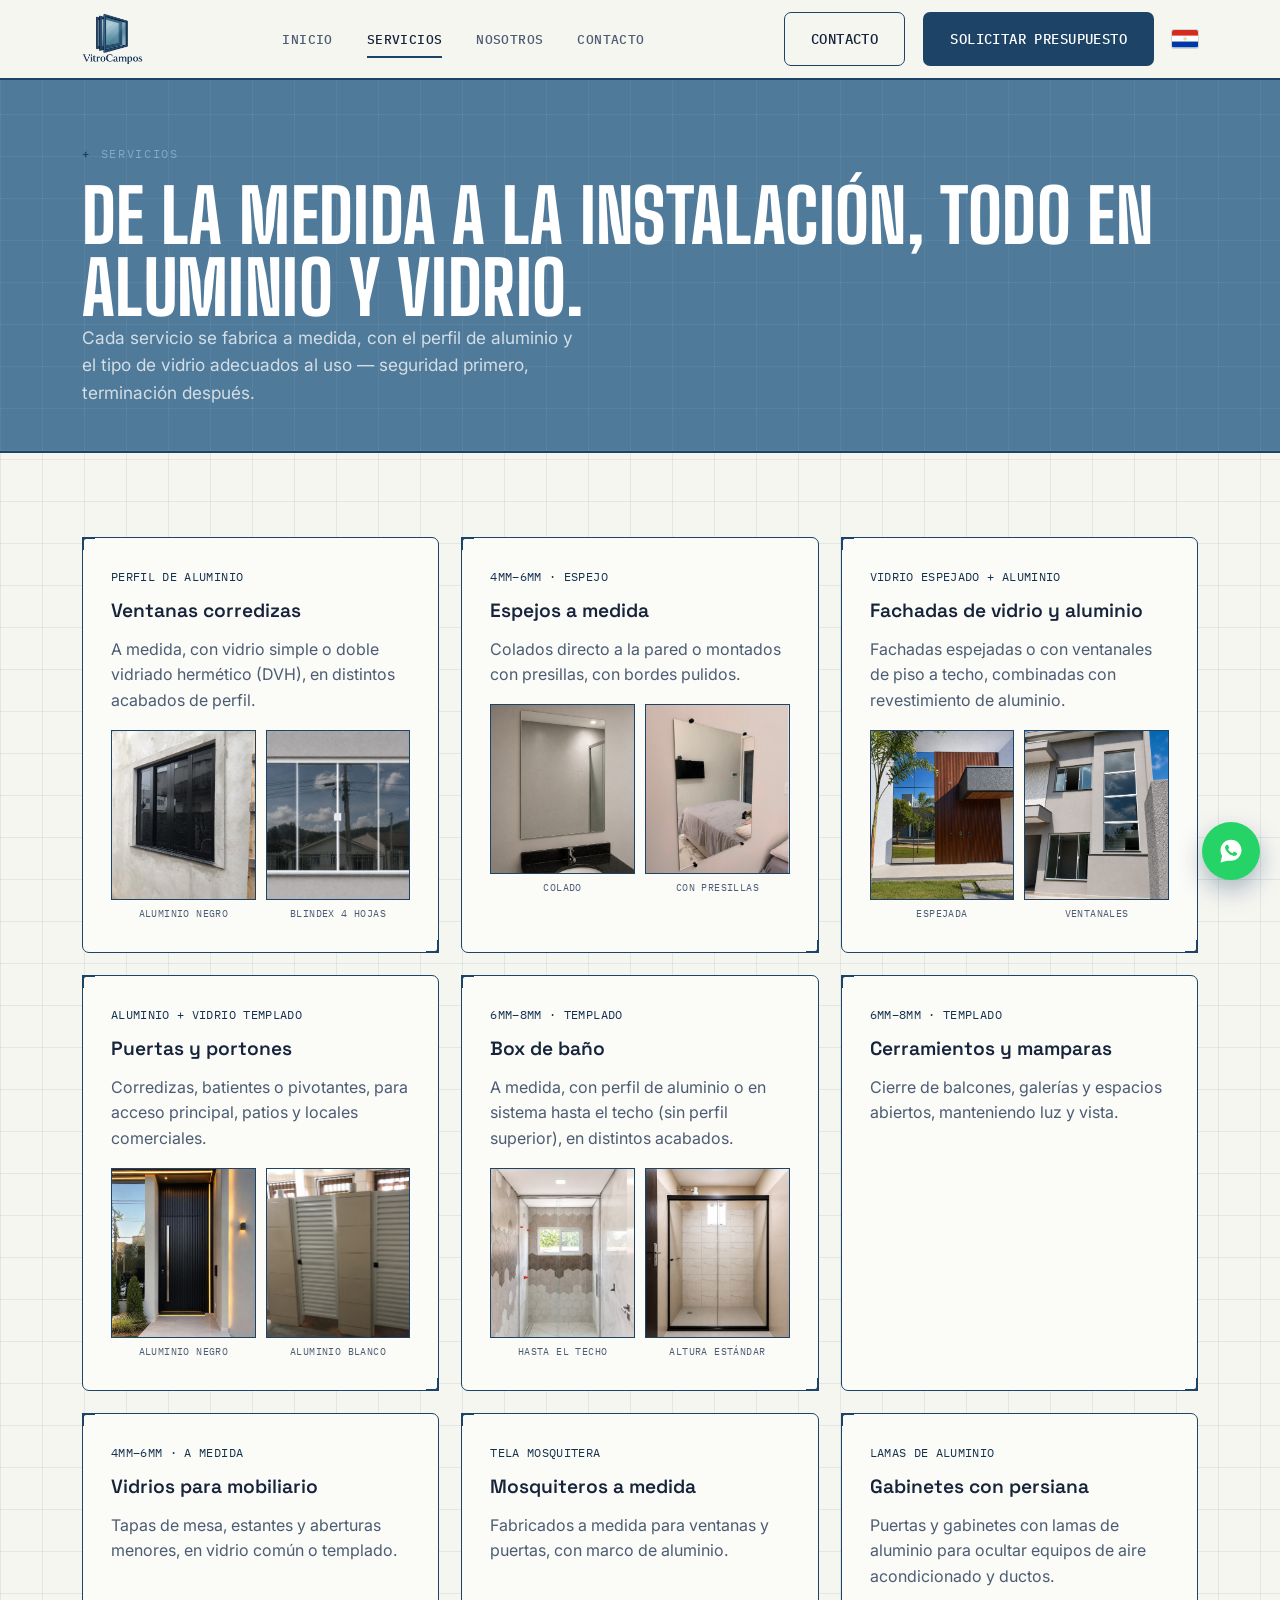
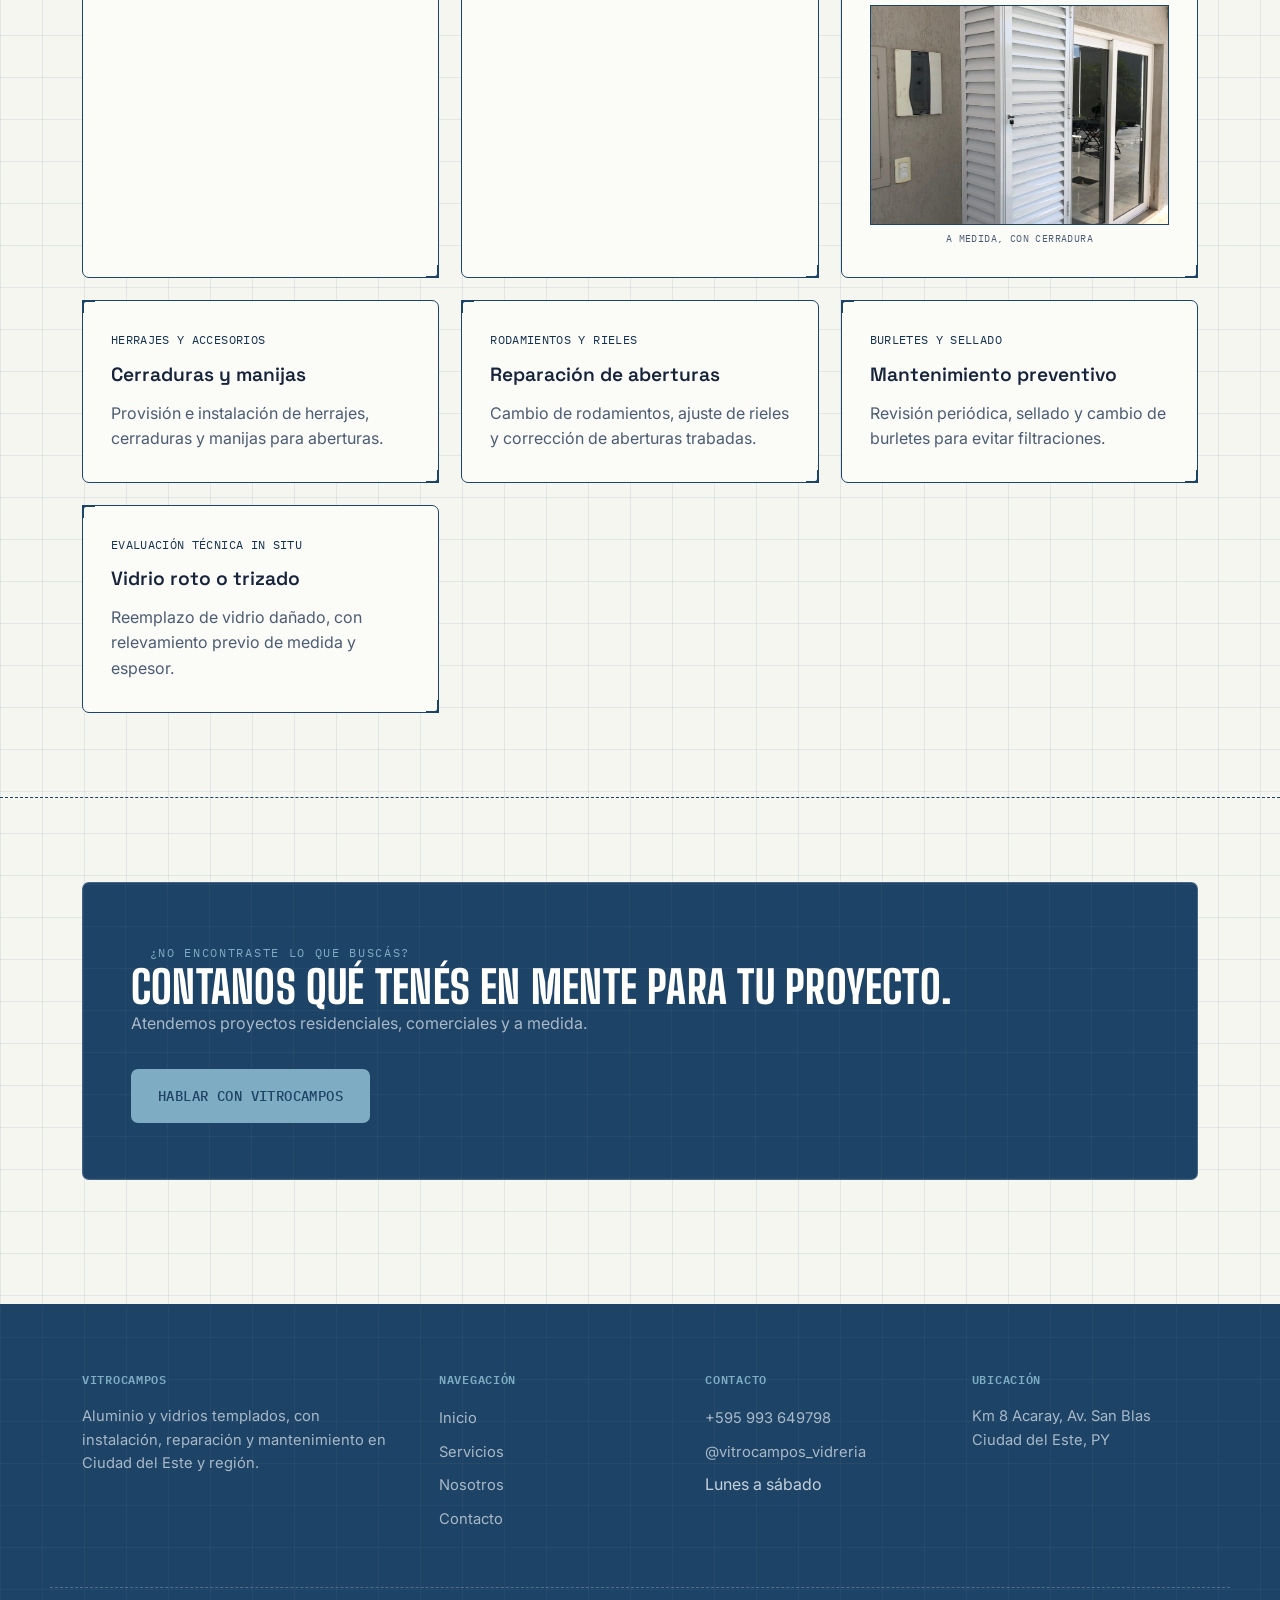
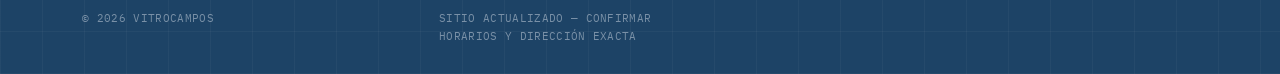
==== servicos.html @ 39df7da0 "primeiro commit do site" ====
<!DOCTYPE html>
<html lang="es-PY">
<head>
<meta charset="UTF-8">
<meta name="viewport" content="width=device-width, initial-scale=1.0">
<title>Servicios — VitroCampos</title>
<meta name="description" content="Ventanas, puertas, cerramientos, vidrios a medida, mosquiteros, reparación y mantenimiento. Conocé los servicios de VitroCampos.">
<link rel="icon" type="image/png" sizes="32x32" href="img/favicon-32.png">
<link rel="icon" type="image/png" sizes="16x16" href="img/favicon-16.png">
<link rel="apple-touch-icon" sizes="180x180" href="img/apple-touch-icon.png">
<link rel="icon" href="img/favicon.ico">
<link rel="stylesheet" href="style.css">
</head>
<body>

<header class="site-header">
  <div class="wrap">
    <a href="index.html" class="logo"><img src="img/logo-header.png" alt="VitroCampos" class="logo-img"></a>
    <nav class="main-nav">
      <a href="index.html">Inicio</a>
      <a href="servicos.html" class="active">Servicios</a>
      <a href="sobre.html">Nosotros</a>
      <a href="contato.html">Contacto</a>
    </nav>
    <div class="nav-cta">
      <a href="contato.html" class="btn btn-ghost">Contacto</a>
      <a href="https://wa.me/595993649798" class="btn btn-copper" target="_blank" rel="noopener">Solicitar presupuesto</a>
      <span class="flag-icon" title="Paraguay" aria-label="Paraguay">
        <svg viewBox="0 0 900 600" xmlns="http://www.w3.org/2000/svg" role="img">
          <rect width="900" height="200" fill="#D52B1E"/>
          <rect y="200" width="900" height="200" fill="#FFFFFF"/>
          <rect y="400" width="900" height="200" fill="#0038A8"/>
          <circle cx="450" cy="300" r="60" fill="#FFFFFF" stroke="#0038A8" stroke-width="4"/>
          <circle cx="450" cy="300" r="34" fill="#FCD116"/>
        </svg>
      </span>
    </div>
    <button class="nav-toggle" aria-label="Abrir menú">
      <span></span><span></span><span></span>
    </button>
  </div>
  <div class="mobile-nav">
    <a href="index.html">Inicio</a>
    <a href="servicos.html">Servicios</a>
    <a href="sobre.html">Nosotros</a>
    <a href="contato.html">Contacto</a>
    <a href="https://wa.me/595993649798" target="_blank" rel="noopener">Solicitar presupuesto →</a>
  </div>
</header>

<main>

  <section class="page-hero">
    <div class="wrap">
      <span class="eyebrow">Servicios</span>
      <h1>De la medida a la instalación, todo en aluminio y vidrio.</h1>
      <p class="lead">Cada servicio se fabrica a medida, con el perfil de aluminio y el tipo de vidrio adecuados al uso — seguridad primero, terminación después.</p>
    </div>
  </section>

  <section>
    <div class="wrap grid-3">

      <div class="glass-card service-card reveal">
        <span class="spec">perfil de aluminio</span>
        <h3>Ventanas corredizas</h3>
        <p>A medida, con vidrio simple o doble vidriado hermético (DVH), en distintos acabados de perfil.</p>
        <div class="service-photos">
          <figure>
            <img src="img/ventana-aluminio-negro.jpg" alt="Ventana corrediza de 4 hojas, perfil de aluminio negro" loading="lazy">
            <figcaption>Aluminio negro</figcaption>
          </figure>
          <figure>
            <img src="img/ventana-blindex.jpg" alt="Ventana corrediza de 4 hojas, blindex con perfil blanco" loading="lazy">
            <figcaption>Blindex 4 hojas</figcaption>
          </figure>
        </div>
      </div>

      <div class="glass-card service-card reveal">
        <span class="spec">4mm–6mm · espejo</span>
        <h3>Espejos a medida</h3>
        <p>Colados directo a la pared o montados con presillas, con bordes pulidos.</p>
        <div class="service-photos">
          <figure>
            <img src="img/espejo-colado.jpg" alt="Espejo colado sobre la pared del baño" loading="lazy">
            <figcaption>Colado</figcaption>
          </figure>
          <figure>
            <img src="img/espejo-presillas.jpg" alt="Espejo montado con presillas en dormitorio" loading="lazy">
            <figcaption>Con presillas</figcaption>
          </figure>
        </div>
      </div>

      <div class="glass-card service-card reveal">
        <span class="spec">vidrio espejado + aluminio</span>
        <h3>Fachadas de vidrio y aluminio</h3>
        <p>Fachadas espejadas o con ventanales de piso a techo, combinadas con revestimiento de aluminio.</p>
        <div class="service-photos">
          <figure>
            <img src="img/fachada-espejada.jpg" alt="Fachada espejada combinada con ripado de aluminio" loading="lazy">
            <figcaption>Espejada</figcaption>
          </figure>
          <figure>
            <img src="img/fachada-ventanas.jpg" alt="Fachada con ventanales de aluminio" loading="lazy">
            <figcaption>Ventanales</figcaption>
          </figure>
        </div>
      </div>

      <div class="glass-card service-card reveal">
        <span class="spec">aluminio + vidrio templado</span>
        <h3>Puertas y portones</h3>
        <p>Corredizas, batientes o pivotantes, para acceso principal, patios y locales comerciales.</p>
        <div class="service-photos">
          <figure>
            <img src="img/puerta-aluminio-negro.jpg" alt="Puerta pivotante de aluminio negro con listones" loading="lazy">
            <figcaption>Aluminio negro</figcaption>
          </figure>
          <figure>
            <img src="img/puerta-aluminio-blanco.jpg" alt="Puertas de aluminio blanco con lamas" loading="lazy">
            <figcaption>Aluminio blanco</figcaption>
          </figure>
        </div>
      </div>

      <div class="glass-card service-card reveal">
        <span class="spec">6mm–8mm · templado</span>
        <h3>Box de baño</h3>
        <p>A medida, con perfil de aluminio o en sistema hasta el techo (sin perfil superior), en distintos acabados.</p>
        <div class="service-photos">
          <figure>
            <img src="img/box-hasta-el-techo.jpg" alt="Box de vidrio templado hasta el techo, con perfil negro" loading="lazy">
            <figcaption>Hasta el techo</figcaption>
          </figure>
          <figure>
            <img src="img/box-altura-estandar.jpg" alt="Box de vidrio templado altura estándar, con perfil de aluminio" loading="lazy">
            <figcaption>Altura estándar</figcaption>
          </figure>
        </div>
      </div>

      <div class="glass-card service-card reveal">
        <span class="spec">6mm–8mm · templado</span>
        <h3>Cerramientos y mamparas</h3>
        <p>Cierre de balcones, galerías y espacios abiertos, manteniendo luz y vista.</p>
      </div>

      <div class="glass-card service-card reveal">
        <span class="spec">4mm–6mm · a medida</span>
        <h3>Vidrios para mobiliario</h3>
        <p>Tapas de mesa, estantes y aberturas menores, en vidrio común o templado.</p>
      </div>

      <div class="glass-card service-card reveal">
        <span class="spec">tela mosquitera</span>
        <h3>Mosquiteros a medida</h3>
        <p>Fabricados a medida para ventanas y puertas, con marco de aluminio.</p>
      </div>

      <div class="glass-card service-card reveal">
        <span class="spec">lamas de aluminio</span>
        <h3>Gabinetes con persiana</h3>
        <p>Puertas y gabinetes con lamas de aluminio para ocultar equipos de aire acondicionado y ductos.</p>
        <div class="service-photos">
          <figure style="grid-column: 1 / -1;">
            <img src="img/puerta-maquina.jpg" alt="Gabinete con puerta de persiana de aluminio para equipo de aire acondicionado" loading="lazy" style="height: 220px;">
            <figcaption>A medida, con cerradura</figcaption>
          </figure>
        </div>
      </div>

      <div class="glass-card service-card reveal">
        <span class="spec">herrajes y accesorios</span>
        <h3>Cerraduras y manijas</h3>
        <p>Provisión e instalación de herrajes, cerraduras y manijas para aberturas.</p>
      </div>

      <div class="glass-card service-card reveal">
        <span class="spec">rodamientos y rieles</span>
        <h3>Reparación de aberturas</h3>
        <p>Cambio de rodamientos, ajuste de rieles y corrección de aberturas trabadas.</p>
      </div>

      <div class="glass-card service-card reveal">
        <span class="spec">burletes y sellado</span>
        <h3>Mantenimiento preventivo</h3>
        <p>Revisión periódica, sellado y cambio de burletes para evitar filtraciones.</p>
      </div>

      <div class="glass-card service-card reveal">
        <span class="spec">evaluación técnica in situ</span>
        <h3>Vidrio roto o trizado</h3>
        <p>Reemplazo de vidrio dañado, con relevamiento previo de medida y espesor.</p>
      </div>

    </div>
  </section>

  <section class="seam-top">
    <div class="wrap">
      <div class="cta-strip reveal">
        <div>
          <span class="eyebrow">¿No encontraste lo que buscás?</span>
          <h2>Contanos qué tenés en mente para tu proyecto.</h2>
          <p>Atendemos proyectos residenciales, comerciales y a medida.</p>
        </div>
        <a href="contato.html" class="btn btn-copper">Hablar con VitroCampos</a>
      </div>
    </div>
  </section>

</main>

<footer>
  <div class="wrap">
    <div>
      <h4>VitroCampos</h4>
      <p>Aluminio y vidrios templados, con instalación, reparación y mantenimiento en Ciudad del Este y región.</p>
    </div>
    <div>
      <h4>Navegación</h4>
      <ul>
        <li><a href="index.html">Inicio</a></li>
        <li><a href="servicos.html">Servicios</a></li>
        <li><a href="sobre.html">Nosotros</a></li>
        <li><a href="contato.html">Contacto</a></li>
      </ul>
    </div>
    <div>
      <h4>Contacto</h4>
      <ul>
        <li><a href="tel:+595993649798">+595 993 649798</a></li>
        <li><a href="https://instagram.com/vitrocampos_vidreria" target="_blank" rel="noopener">@vitrocampos_vidreria</a></li>
        <li>Lunes a sábado</li>
      </ul>
    </div>
    <div>
      <h4>Ubicación</h4>
      <p>Km 8 Acaray, Av. San Blas<br>Ciudad del Este, PY</p>
    </div>
  </div>
  <div class="wrap footer-bottom">
    <span>© <span id="year"></span> VitroCampos</span>
    <span>sitio actualizado — confirmar horarios y dirección exacta</span>
  </div>
</footer>

<a href="https://wa.me/595993649798" class="whatsapp-float" target="_blank" rel="noopener" aria-label="WhatsApp">
  <svg viewBox="0 0 32 32" fill="#fff" xmlns="http://www.w3.org/2000/svg"><path d="M16.001 3C9.373 3 4 8.373 4 15c0 2.34.687 4.523 1.875 6.36L4 29l7.86-1.826A11.94 11.94 0 0 0 16.001 27C22.628 27 28 21.627 28 15S22.628 3 16.001 3zm6.607 16.94c-.276.777-1.61 1.487-2.222 1.58-.577.087-1.31.124-2.116-.132-.487-.153-1.114-.36-1.918-.706-3.377-1.457-5.583-4.85-5.752-5.076-.169-.226-1.376-1.83-1.376-3.492 0-1.663.874-2.48 1.184-2.82.31-.34.675-.425.9-.425.225 0 .45.002.646.012.207.01.486-.079.76.58.276.66.938 2.278 1.02 2.443.084.164.14.357.028.583-.113.226-.169.366-.336.564-.169.198-.354.443-.507.596-.169.169-.345.353-.148.692.197.34.876 1.446 1.882 2.342 1.293 1.153 2.384 1.51 2.724 1.679.34.169.539.141.738-.085.197-.226.845-.986 1.07-1.325.226-.34.451-.283.76-.17.31.113 1.972.93 2.31 1.1.34.169.564.254.648.395.084.14.084.813-.192 1.59z"/></svg>
</a>

<script src="script.js"></script>
</body>
</html>
---- style.css ----
/* ============================================================
   VITROCAMPOS — identidade "prancheta técnica"
   Conceito: desenho técnico de corte de alumínio/vidro —
   linhas de cota, marcas de registro, papel milimetrado,
   linha de corte tracejada, carimbo de prancha.
   Paleta: azul-prancheta, papel, tinta, laranja de segurança.
   Tipografia: Big Shoulders Display (títulos, estampado/industrial)
               + Space Grotesk (subtítulos) + Inter (corpo)
               + IBM Plex Mono (cotas, specs, carimbo)
   ============================================================ */

@import url('https://fonts.googleapis.com/css2?family=Big+Shoulders+Display:wght@700;800;900&family=Space+Grotesk:wght@500;600;700&family=Inter:wght@400;500;600&family=IBM+Plex+Mono:wght@400;500&display=swap');

:root {
  --blue-light: #7EACC3;
  --blue: #4F7A9A;
  --blue-deep: #1D4366;
  --paper: #F6F6F1;
  --paper-card: #FBFBF8;
  --paper-grid: rgba(29, 67, 102, 0.09);
  --ink: #16233A;
  --ink-soft: #4C5C72;
  --line: var(--blue-deep);
  --accent: var(--blue-deep);
  --accent-deep: #14314D;
  --accent-light: var(--blue-light);
  --white: #FFFFFF;

  --display: 'Big Shoulders Display', sans-serif;
  --sub: 'Space Grotesk', sans-serif;
  --body: 'Inter', sans-serif;
  --mono: 'IBM Plex Mono', monospace;

  --seam: 1px dashed var(--line);
  --radius: 7px;
  --radius-sm: 3px;
}

* { box-sizing: border-box; margin: 0; padding: 0; }

html { scroll-behavior: smooth; }

body {
  background-color: var(--paper);
  background-image:
    repeating-linear-gradient(0deg, var(--paper-grid) 0 1px, transparent 1px 42px),
    repeating-linear-gradient(90deg, var(--paper-grid) 0 1px, transparent 1px 42px);
  color: var(--ink);
  font-family: var(--body);
  font-size: 16px;
  line-height: 1.6;
  -webkit-font-smoothing: antialiased;
  overflow-x: hidden;
}

img { max-width: 100%; display: block; }
a { color: inherit; text-decoration: none; }
ul { list-style: none; }

.wrap {
  max-width: 1180px;
  margin: 0 auto;
  padding: 0 32px;
}

.eyebrow {
  font-family: var(--mono);
  font-size: 12px;
  letter-spacing: 0.14em;
  text-transform: uppercase;
  color: var(--accent-deep);
  display: inline-flex;
  align-items: center;
  gap: 10px;
}
.eyebrow::before {
  content: "+";
  font-weight: 700;
  color: var(--accent);
}

h1, h2 {
  font-family: var(--display);
  color: var(--ink);
  font-weight: 800;
  text-transform: uppercase;
  letter-spacing: 0.005em;
}
h3, h4 {
  font-family: var(--sub);
  color: var(--ink);
  font-weight: 600;
}

h1 { font-size: clamp(2.6rem, 6vw, 4.6rem); line-height: 0.98; }
h2 { font-size: clamp(1.9rem, 3.6vw, 2.8rem); line-height: 1.05; }
h3 { font-size: 1.2rem; }

p { color: var(--ink-soft); }

.lead {
  font-size: 1.08rem;
  max-width: 46ch;
  color: var(--ink-soft);
}

/* ---------- Botões ---------- */
.btn {
  display: inline-flex;
  align-items: center;
  gap: 8px;
  font-family: var(--mono);
  font-weight: 500;
  font-size: 0.86rem;
  letter-spacing: 0.03em;
  text-transform: uppercase;
  padding: 15px 26px;
  border-radius: var(--radius);
  border: 1px solid transparent;
  cursor: pointer;
  transition: transform 0.15s ease, box-shadow 0.15s ease, background 0.15s ease;
}
.btn-primary {
  background: var(--ink);
  color: var(--paper);
}
.btn-primary:hover { transform: translateY(-2px); box-shadow: 0 10px 0 0 var(--accent); }
.btn-ghost {
  background: transparent;
  border-color: var(--line);
  color: var(--ink);
}
.btn-ghost:hover { background: rgba(27,62,111,0.06); }
.hero .btn-ghost, .cta-strip .btn-ghost {
  border-color: rgba(255,255,255,0.5);
  color: #fff;
}
.hero .btn-ghost:hover, .cta-strip .btn-ghost:hover { background: rgba(255,255,255,0.1); }
.btn-copper {
  background: var(--accent);
  color: #fff;
}
.btn-copper:hover { transform: translateY(-2px); box-shadow: 0 10px 0 0 var(--blue); }
.hero .btn-copper, .cta-strip .btn-copper, footer .btn-copper {
  background: var(--blue-light);
  color: var(--blue-deep);
}
.hero .btn-copper:hover, .cta-strip .btn-copper:hover, footer .btn-copper:hover {
  box-shadow: 0 10px 0 0 #fff;
}

/* ---------- Header / navegação ---------- */
.site-header {
  position: sticky;
  top: 0;
  z-index: 100;
  background: var(--paper);
  border-bottom: 2px solid var(--line);
}
.site-header .wrap {
  display: flex;
  align-items: center;
  justify-content: space-between;
  height: 78px;
}
.logo {
  font-family: var(--sub);
  font-weight: 700;
  font-size: 1.2rem;
  letter-spacing: -0.01em;
  display: flex;
  align-items: center;
  gap: 10px;
}
.logo-img {
  height: 52px;
  width: auto;
  display: block;
}

nav.main-nav {
  display: flex;
  align-items: center;
  gap: 34px;
}
nav.main-nav a {
  font-family: var(--mono);
  font-size: 0.82rem;
  letter-spacing: 0.03em;
  text-transform: uppercase;
  font-weight: 500;
  color: var(--ink-soft);
  position: relative;
  padding: 6px 0;
  transition: color 0.15s ease;
}
nav.main-nav a:hover { color: var(--ink); }
nav.main-nav a.active { color: var(--ink); }
nav.main-nav a.active::after {
  content: "";
  position: absolute;
  left: 0; right: 0; bottom: -2px;
  height: 2px;
  background: var(--accent);
}
.nav-cta { display: flex; align-items: center; gap: 18px; }
.flag-icon {
  display: flex;
  align-items: center;
  justify-content: center;
  flex-shrink: 0;
}
.flag-icon svg {
  width: 26px;
  height: auto;
  border-radius: 2px;
  box-shadow: 0 0 0 1px var(--panel-border, rgba(20,32,43,0.15));
}
.nav-toggle {
  display: none;
  flex-direction: column;
  gap: 5px;
  background: none;
  border: none;
  cursor: pointer;
  padding: 8px;
}
.nav-toggle span { width: 22px; height: 2px; background: var(--ink); }

/* ---------- Hero: prancha de desenho técnico ---------- */
.hero {
  position: relative;
  background: var(--blue);
  background-image:
    repeating-linear-gradient(0deg, rgba(255,255,255,0.055) 0 1px, transparent 1px 42px),
    repeating-linear-gradient(90deg, rgba(255,255,255,0.055) 0 1px, transparent 1px 42px);
  padding: 92px 0 64px;
  overflow: hidden;
  border-bottom: 2px solid var(--blue-deep);
}
.hero .eyebrow { color: var(--blue-light); }
.hero .eyebrow::before { color: var(--blue-light); }
.hero h1 { color: #fff; margin: 18px 0 20px; }
.hero .lead { color: rgba(255,255,255,0.75); }
.hero .wrap {
  display: grid;
  grid-template-columns: 1.05fr 0.95fr;
  gap: 40px;
  align-items: center;
  position: relative;
}
.hero-actions { display: flex; gap: 14px; margin-top: 32px; flex-wrap: wrap; }

.hero-diagram { position: relative; }
.hero-diagram svg { width: 100%; height: auto; }

.title-block {
  margin-top: 28px;
  display: inline-grid;
  grid-template-columns: auto auto auto;
  border: 1px solid rgba(255,255,255,0.35);
  font-family: var(--mono);
  font-size: 10.5px;
  color: rgba(255,255,255,0.7);
  text-transform: uppercase;
  letter-spacing: 0.04em;
}
.title-block div {
  padding: 8px 14px;
  border-right: 1px solid rgba(255,255,255,0.35);
}
.title-block div:last-child { border-right: none; }
.title-block b { display: block; color: #fff; font-size: 11.5px; margin-top: 2px; letter-spacing: 0.02em; }

/* ---------- Linha de corte (divisor temático) ---------- */
.cut-line {
  position: relative;
  height: 0;
  border-top: var(--seam);
}
.cut-line.labeled {
  margin: 0;
  display: flex;
  align-items: center;
}
.cut-line.labeled span {
  position: relative;
  top: -9px;
  margin: 0 auto;
  background: var(--paper);
  padding: 0 14px;
  font-family: var(--mono);
  font-size: 10.5px;
  letter-spacing: 0.08em;
  text-transform: uppercase;
  color: var(--ink-soft);
}

/* ---------- Seções gerais ---------- */
section { padding: 84px 0; }
.section-head {
  max-width: 640px;
  margin-bottom: 48px;
}
.section-head h2 { margin-top: 12px; }
.seam-top { border-top: var(--seam); }

/* ---------- Painéis / cards (ficha técnica) ---------- */
.glass-card {
  position: relative;
  background: var(--paper-card);
  border: 1px solid var(--line);
  border-radius: var(--radius);
  padding: 30px 28px;
  transition: transform 0.15s ease, box-shadow 0.15s ease;
}
.glass-card::before, .glass-card::after {
  content: "";
  position: absolute;
  width: 11px; height: 11px;
  pointer-events: none;
}
.glass-card::before {
  top: -1px; left: -1px;
  border-top: 2px solid var(--accent);
  border-left: 2px solid var(--accent);
}
.glass-card::after {
  bottom: -1px; right: -1px;
  border-bottom: 2px solid var(--accent);
  border-right: 2px solid var(--accent);
}
.glass-card:hover { transform: translateY(-3px); box-shadow: 4px 6px 0 0 rgba(27,62,111,0.14); }

.grid-4 { display: grid; grid-template-columns: repeat(4, 1fr); gap: 22px; }
.grid-3 { display: grid; grid-template-columns: repeat(3, 1fr); gap: 22px; }
.grid-2 { display: grid; grid-template-columns: repeat(2, 1fr); gap: 22px; }

.spec {
  font-family: var(--mono);
  font-size: 11.5px;
  color: var(--accent-deep);
  letter-spacing: 0.03em;
  text-transform: uppercase;
}

.diff-card h3 { margin: 14px 0 8px; font-size: 1.05rem; }
.diff-card p { font-size: 0.92rem; }
.diff-norm {
  font-family: var(--mono);
  font-size: 10.5px;
  color: var(--ink-soft);
  opacity: 0.75;
  margin-top: 10px;
  display: block;
  text-transform: uppercase;
  letter-spacing: 0.04em;
}

/* ---------- Faixa escura CTA ---------- */
.cta-strip {
  background: var(--blue-deep);
  background-image:
    repeating-linear-gradient(0deg, rgba(255,255,255,0.04) 0 1px, transparent 1px 42px),
    repeating-linear-gradient(90deg, rgba(255,255,255,0.04) 0 1px, transparent 1px 42px);
  color: #EAF0F6;
  border-radius: var(--radius);
  border: 1px solid rgba(255,255,255,0.16);
  padding: 56px 48px;
  display: flex;
  align-items: center;
  justify-content: space-between;
  gap: 32px;
  flex-wrap: wrap;
}
.cta-strip h2 { color: #fff; }
.cta-strip p { color: rgba(234,240,246,0.68); }
.cta-strip .eyebrow { color: var(--blue-light); }

/* ---------- Rodapé ---------- */
footer {
  background: var(--blue-deep);
  background-image:
    repeating-linear-gradient(0deg, rgba(255,255,255,0.035) 0 1px, transparent 1px 42px),
    repeating-linear-gradient(90deg, rgba(255,255,255,0.035) 0 1px, transparent 1px 42px);
  color: rgba(234,240,246,0.82);
  padding: 64px 0 28px;
  margin-top: 40px;
  border-top: 2px solid var(--accent);
}
footer .wrap { display: grid; grid-template-columns: 1.4fr 1fr 1fr 1fr; gap: 40px; }
footer h4 {
  font-family: var(--mono);
  text-transform: uppercase;
  letter-spacing: 0.06em;
  font-size: 0.75rem;
  color: var(--blue-light);
  margin-bottom: 16px;
}
footer p, footer a { color: rgba(234,240,246,0.68); font-size: 0.92rem; }
footer a:hover { color: #fff; }
footer li { margin-bottom: 8px; }
.footer-bottom {
  border-top: 1px dashed rgba(234,240,246,0.25);
  margin-top: 48px;
  padding-top: 22px;
  font-family: var(--mono);
  font-size: 11px;
  letter-spacing: 0.03em;
  text-transform: uppercase;
  color: rgba(234,240,246,0.45);
  display: flex;
  justify-content: space-between;
  flex-wrap: wrap;
  gap: 8px;
}

/* ---------- Página interna genérica ---------- */
.page-hero {
  padding: 60px 0 44px;
  background: var(--blue);
  background-image:
    repeating-linear-gradient(0deg, rgba(255,255,255,0.055) 0 1px, transparent 1px 42px),
    repeating-linear-gradient(90deg, rgba(255,255,255,0.055) 0 1px, transparent 1px 42px);
  border-bottom: 2px solid var(--blue-deep);
}
.page-hero .eyebrow { color: var(--blue-light); }
.page-hero h1 { margin-top: 14px; color: #fff; }
.page-hero .lead { color: rgba(255,255,255,0.75); }

/* ---------- Serviços (página) ---------- */
.service-card { display: flex; flex-direction: column; gap: 10px; }
.service-card .spec { order: -1; }

.service-photos {
  display: grid;
  grid-template-columns: 1fr 1fr;
  gap: 10px;
  margin-top: 6px;
}
.service-photos figure { margin: 0; }
.service-photos img {
  width: 100%;
  height: 170px;
  object-fit: cover;
  object-position: center;
  display: block;
  border: 1px solid var(--line);
}
.service-photos figcaption {
  font-family: var(--mono);
  font-size: 10px;
  text-transform: uppercase;
  letter-spacing: 0.04em;
  color: var(--ink-soft);
  margin-top: 6px;
  text-align: center;
}

/* teaser com foto na Home */
.service-card.has-photo { padding: 0; overflow: hidden; }
.service-card.has-photo .photo-wrap { position: relative; height: 190px; overflow: hidden; }
.service-card.has-photo img {
  width: 100%; height: 100%; object-fit: cover; display: block;
}
.service-card.has-photo .body { padding: 22px 22px 26px; }
.service-card.has-photo .spec { order: 0; }

/* ---------- Sobre (processo numerado) ---------- */
.process-list { display: grid; grid-template-columns: repeat(4, 1fr); gap: 22px; margin-top: 40px; }
.process-step .num {
  font-family: var(--mono);
  font-size: 0.85rem;
  color: var(--accent);
  border: 1px solid var(--line);
  width: 34px; height: 34px;
  display: flex; align-items: center; justify-content: center;
  margin-bottom: 16px;
}

.values-grid { display: grid; grid-template-columns: repeat(2, 1fr); gap: 24px; margin-top: 40px; }

/* ---------- Contato (formulário + info) ---------- */
.contact-grid { display: grid; grid-template-columns: 1fr 1fr; gap: 48px; align-items: start; }
.field { margin-bottom: 18px; }
.field label {
  display: block;
  font-family: var(--mono);
  font-size: 11px;
  letter-spacing: 0.06em;
  text-transform: uppercase;
  color: var(--accent-deep);
  margin-bottom: 8px;
}
.field input, .field select, .field textarea {
  width: 100%;
  padding: 13px 14px;
  border: 1px solid var(--line);
  border-radius: var(--radius);
  background: var(--paper-card);
  font-family: var(--body);
  font-size: 0.95rem;
  color: var(--ink);
}
.field textarea { resize: vertical; min-height: 110px; }
.field input:focus, .field select:focus, .field textarea:focus {
  outline: 2px solid var(--accent);
  outline-offset: 1px;
}
.info-row { display: flex; gap: 16px; padding: 18px 0; border-bottom: var(--seam); }
.info-row .k { font-family: var(--mono); font-size: 11px; color: var(--accent-deep); text-transform: uppercase; letter-spacing: 0.04em; width: 110px; flex-shrink: 0; padding-top: 2px; }
.info-row .v { font-size: 0.98rem; }
.map-note {
  margin-top: 24px;
  border: 1px dashed var(--line);
  padding: 24px;
  font-family: var(--mono);
  font-size: 11.5px;
  color: var(--ink-soft);
}

/* ---------- Acessibilidade / foco ---------- */

/* ---------- Botão flutuante de WhatsApp ---------- */
.whatsapp-float {
  position: fixed;
  right: 20px;
  bottom: 20px;
  width: 58px;
  height: 58px;
  border-radius: 50%;
  background: #25D366;
  display: flex;
  align-items: center;
  justify-content: center;
  box-shadow: 0 10px 24px rgba(29,67,102,0.35);
  z-index: 200;
  transition: transform 0.15s ease;
}
.whatsapp-float:hover { transform: scale(1.08); }
.whatsapp-float svg { width: 28px; height: 28px; }

/* ---------- Mapa de localização ---------- */
.map-embed {
  margin-top: 24px;
  border: 1px solid var(--line);
  overflow: hidden;
}
.map-embed iframe {
  width: 100%;
  height: 320px;
  border: 0;
  display: block;
  filter: grayscale(0.15) contrast(1.05);
}
.map-caption {
  display: flex;
  align-items: center;
  justify-content: space-between;
  gap: 12px;
  padding: 12px 14px;
  background: var(--paper-card);
  border-top: 1px dashed var(--line);
  font-family: var(--mono);
  font-size: 11px;
  color: var(--ink-soft);
  flex-wrap: wrap;
}
.map-caption a { color: var(--accent); font-weight: 500; }

a:focus-visible, button:focus-visible, input:focus-visible, textarea:focus-visible, select:focus-visible {
  outline: 2px solid var(--accent);
  outline-offset: 2px;
}

/* ---------- Reveal on scroll ---------- */
.reveal { opacity: 0; transform: translateY(16px); transition: opacity 0.6s ease, transform 0.6s ease; }
.reveal.in { opacity: 1; transform: translateY(0); }

@media (prefers-reduced-motion: reduce) {
  .reveal { opacity: 1; transform: none; transition: none; }
  html { scroll-behavior: auto; }
}

/* ---------- Responsivo ---------- */

/* Tablets grandes / notebooks pequenos: grids em 2 colunas */
@media (max-width: 980px) {
  .hero .wrap { grid-template-columns: 1fr; }
  .hero-diagram { margin-top: 20px; max-width: 480px; }
  .grid-4 { grid-template-columns: repeat(2, 1fr); }
  .grid-3 { grid-template-columns: repeat(2, 1fr); }
  footer .wrap { grid-template-columns: 1fr 1fr; }
  .process-list { grid-template-columns: repeat(2, 1fr); }
  .contact-grid { grid-template-columns: 1fr; }
  .values-grid { grid-template-columns: 1fr; }
}

/* Tablets (retrato) e telas médias: aqui o menu já não cabe numa linha,
   então troca para o botão de hambúrguer antes de apertar */
@media (max-width: 900px) {
  nav.main-nav { display: none; }
  .nav-toggle { display: flex; }
  .nav-cta .btn-ghost, .nav-cta .btn-copper { display: none; }
  .nav-cta { gap: 12px; }
}

/* Celulares */
@media (max-width: 680px) {
  .grid-4, .grid-3, .grid-2 { grid-template-columns: 1fr; }
  .process-list { grid-template-columns: 1fr; }
  .cta-strip { flex-direction: column; align-items: flex-start; }
  .wrap { padding: 0 18px; }
  .site-header .wrap { height: 64px; }
  .mobile-nav { top: 64px; max-height: calc(100vh - 64px); }
  .title-block { display: none; }
  .service-photos { gap: 8px; }
  .service-photos img { height: 130px; }
  .service-card.has-photo .photo-wrap { height: 160px; }
  .map-embed iframe { height: 240px; }
  .whatsapp-float { width: 50px; height: 50px; right: 14px; bottom: 14px; }
  .whatsapp-float svg { width: 24px; height: 24px; }
  h1 { font-size: clamp(2.1rem, 9vw, 3rem); }
  section { padding: 56px 0; }
  .cta-strip { padding: 40px 26px; }
  .logo-img { height: 44px; }
}

/* Celulares bem pequenos (largura ~360px e abaixo) */
@media (max-width: 380px) {
  .flag-icon svg { width: 22px; }
  .service-photos { grid-template-columns: 1fr; }
  .grid-4, .grid-3, .grid-2, .process-list { gap: 16px; }
}

body.nav-open .mobile-nav { display: flex; }
.mobile-nav {
  display: none;
  flex-direction: column;
  gap: 2px;
  position: fixed;
  top: 78px; left: 0; right: 0;
  background: var(--paper);
  border-bottom: 2px solid var(--line);
  padding: 12px 20px 20px;
  z-index: 99;
  max-height: calc(100vh - 78px);
  overflow-y: auto;
}
.mobile-nav a {
  padding: 14px 0;
  border-bottom: var(--seam);
  font-family: var(--mono);
  font-size: 0.85rem;
  text-transform: uppercase;
  letter-spacing: 0.03em;
}
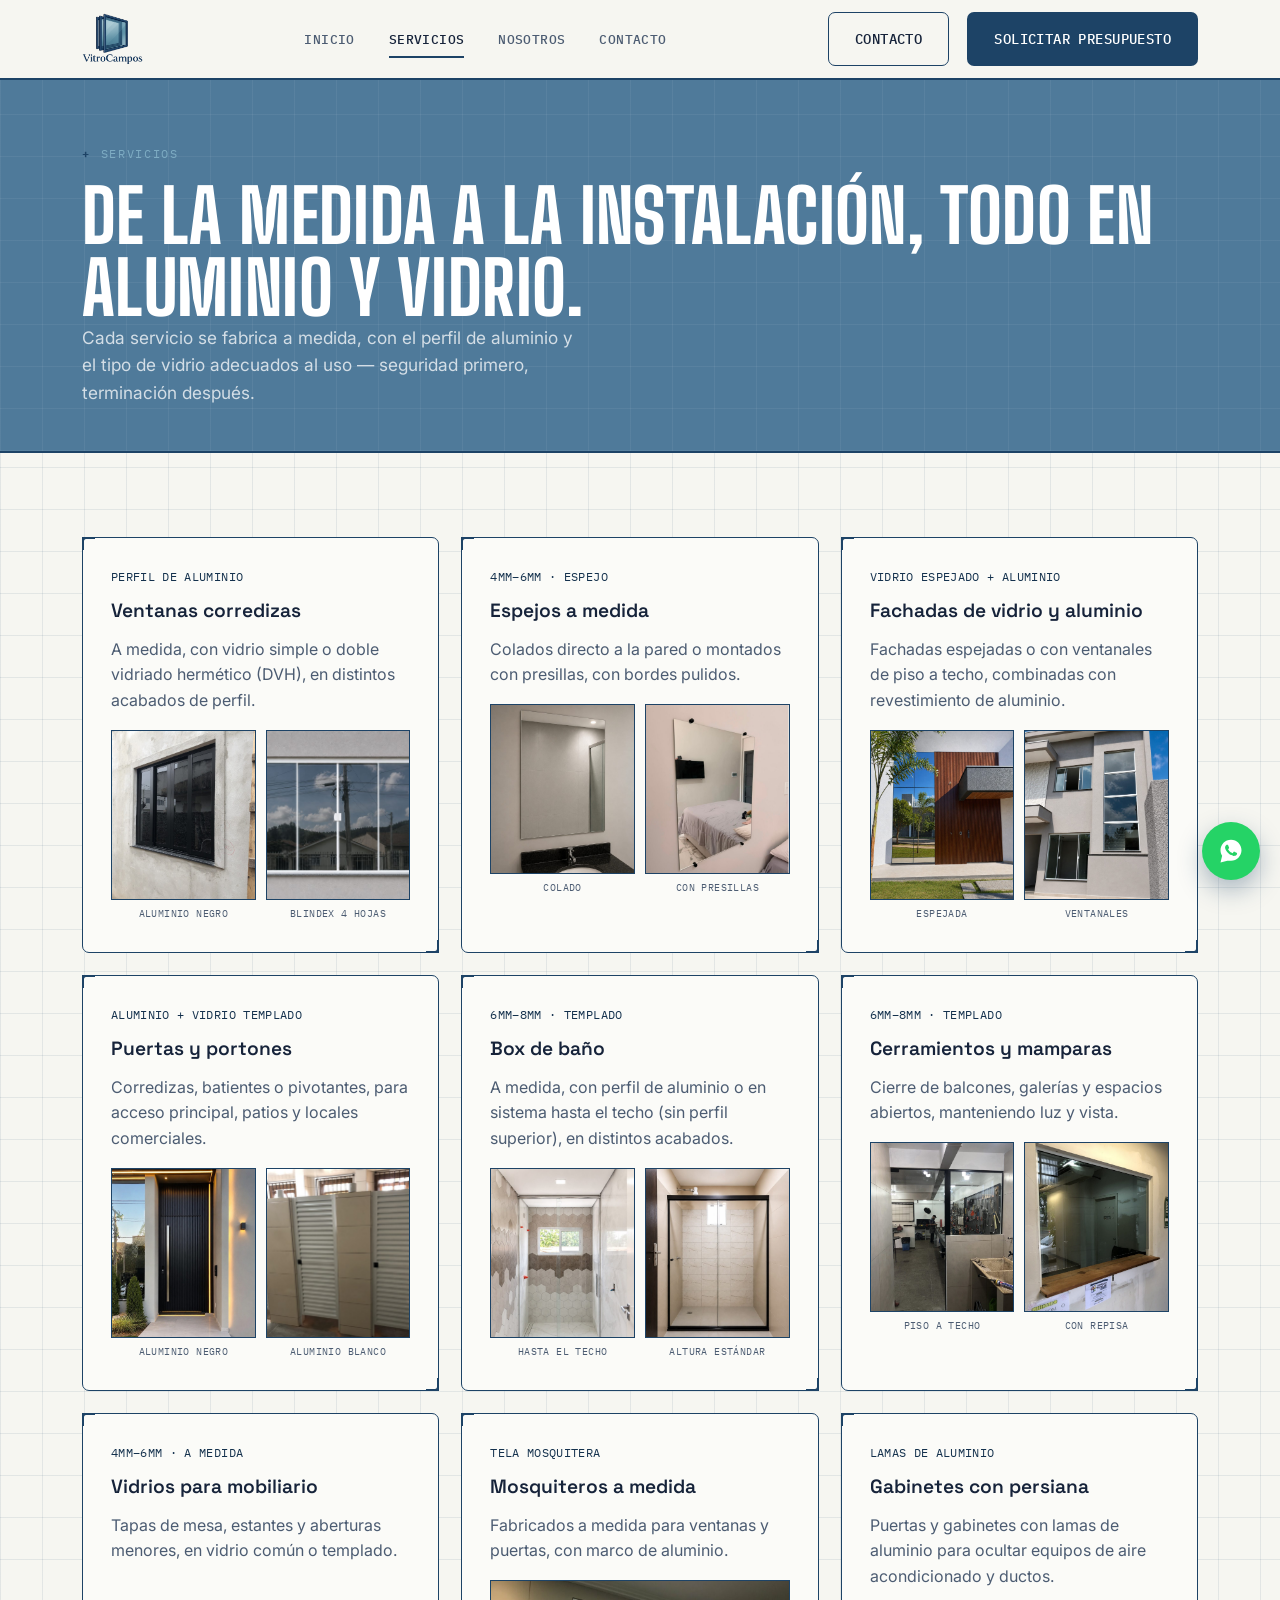
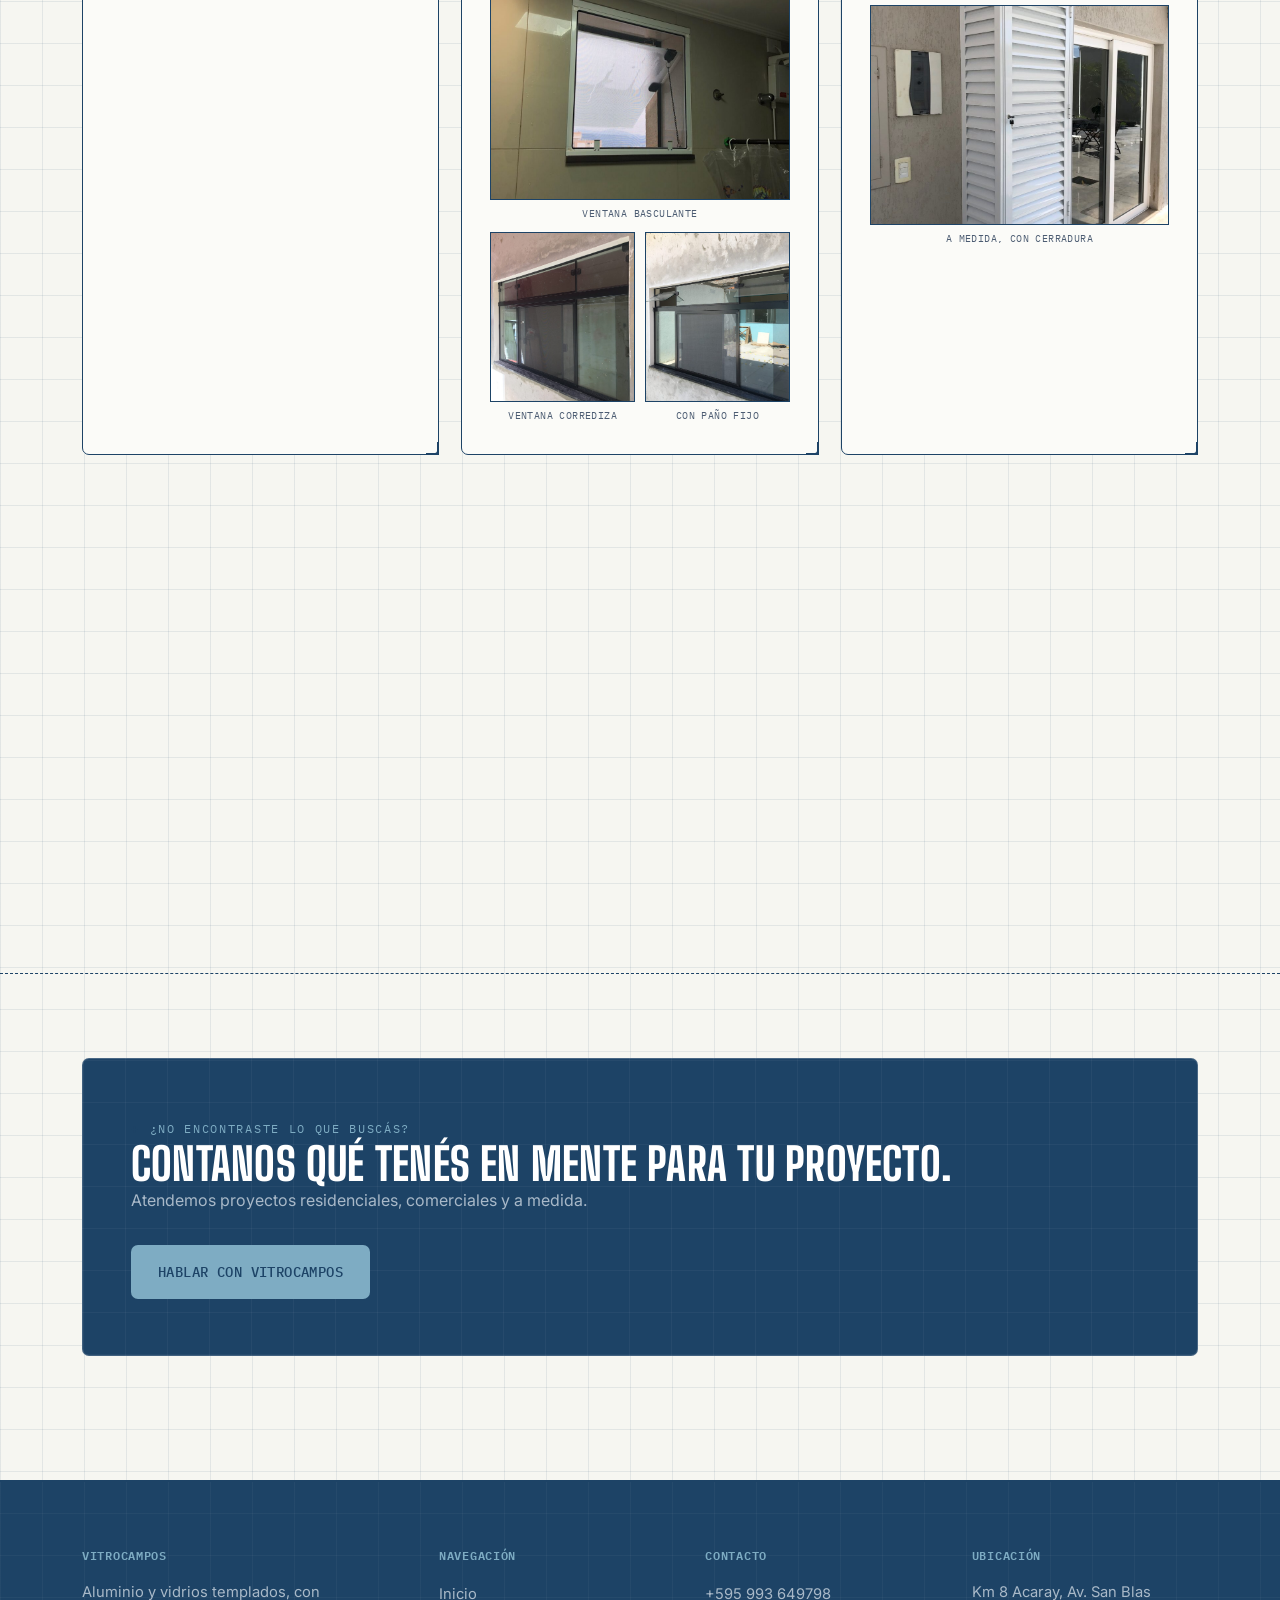
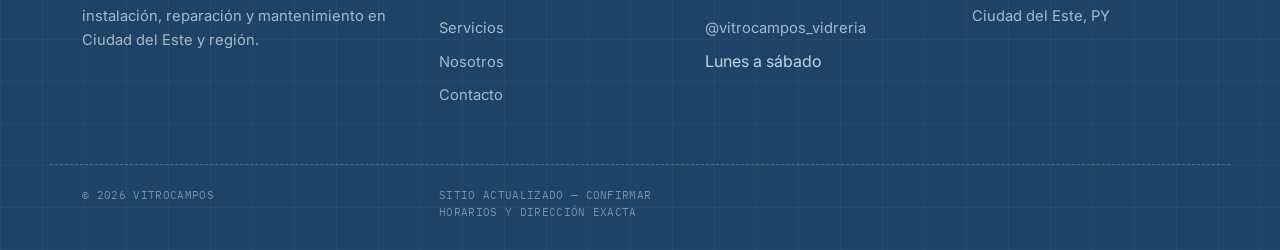
==== commit 95cf134b: "adiciona fotos de servicos" ====
--- a/servicos.html
+++ b/servicos.html
@@ -25,15 +25,6 @@
     <div class="nav-cta">
       <a href="contato.html" class="btn btn-ghost">Contacto</a>
       <a href="https://wa.me/595993649798" class="btn btn-copper" target="_blank" rel="noopener">Solicitar presupuesto</a>
-      <span class="flag-icon" title="Paraguay" aria-label="Paraguay">
-        <svg viewBox="0 0 900 600" xmlns="http://www.w3.org/2000/svg" role="img">
-          <rect width="900" height="200" fill="#D52B1E"/>
-          <rect y="200" width="900" height="200" fill="#FFFFFF"/>
-          <rect y="400" width="900" height="200" fill="#0038A8"/>
-          <circle cx="450" cy="300" r="60" fill="#FFFFFF" stroke="#0038A8" stroke-width="4"/>
-          <circle cx="450" cy="300" r="34" fill="#FCD116"/>
-        </svg>
-      </span>
     </div>
     <button class="nav-toggle" aria-label="Abrir menú">
       <span></span><span></span><span></span>
@@ -145,6 +136,16 @@
         <span class="spec">6mm–8mm · templado</span>
         <h3>Cerramientos y mamparas</h3>
         <p>Cierre de balcones, galerías y espacios abiertos, manteniendo luz y vista.</p>
+        <div class="service-photos">
+          <figure>
+            <img src="img/cerramiento-taller.jpg" alt="Cerramiento de vidrio de piso a techo dividiendo un espacio de trabajo" loading="lazy">
+            <figcaption>Piso a techo</figcaption>
+          </figure>
+          <figure>
+            <img src="img/cerramiento-ventanilla.jpg" alt="Cerramiento fijo de vidrio con repisa de madera" loading="lazy">
+            <figcaption>Con repisa</figcaption>
+          </figure>
+        </div>
       </div>
 
       <div class="glass-card service-card reveal">
@@ -157,6 +158,20 @@
         <span class="spec">tela mosquitera</span>
         <h3>Mosquiteros a medida</h3>
         <p>Fabricados a medida para ventanas y puertas, con marco de aluminio.</p>
+        <div class="service-photos">
+          <figure style="grid-column: 1 / -1;">
+            <img src="img/mosquitero-bano.jpg" alt="Mosquitero instalado en ventana basculante de baño" loading="lazy" style="height: 220px;">
+            <figcaption>Ventana basculante</figcaption>
+          </figure>
+          <figure>
+            <img src="img/mosquitero-tela-1.jpg" alt="Tela mosquitera instalada en ventana corrediza con vidrio bronce" loading="lazy">
+            <figcaption>Ventana corrediza</figcaption>
+          </figure>
+          <figure>
+            <img src="img/mosquitero-tela-2.jpg" alt="Tela mosquitera en ventana corrediza, con paños fijos superiores" loading="lazy">
+            <figcaption>Con paño fijo</figcaption>
+          </figure>
+        </div>
       </div>
 
       <div class="glass-card service-card reveal">
